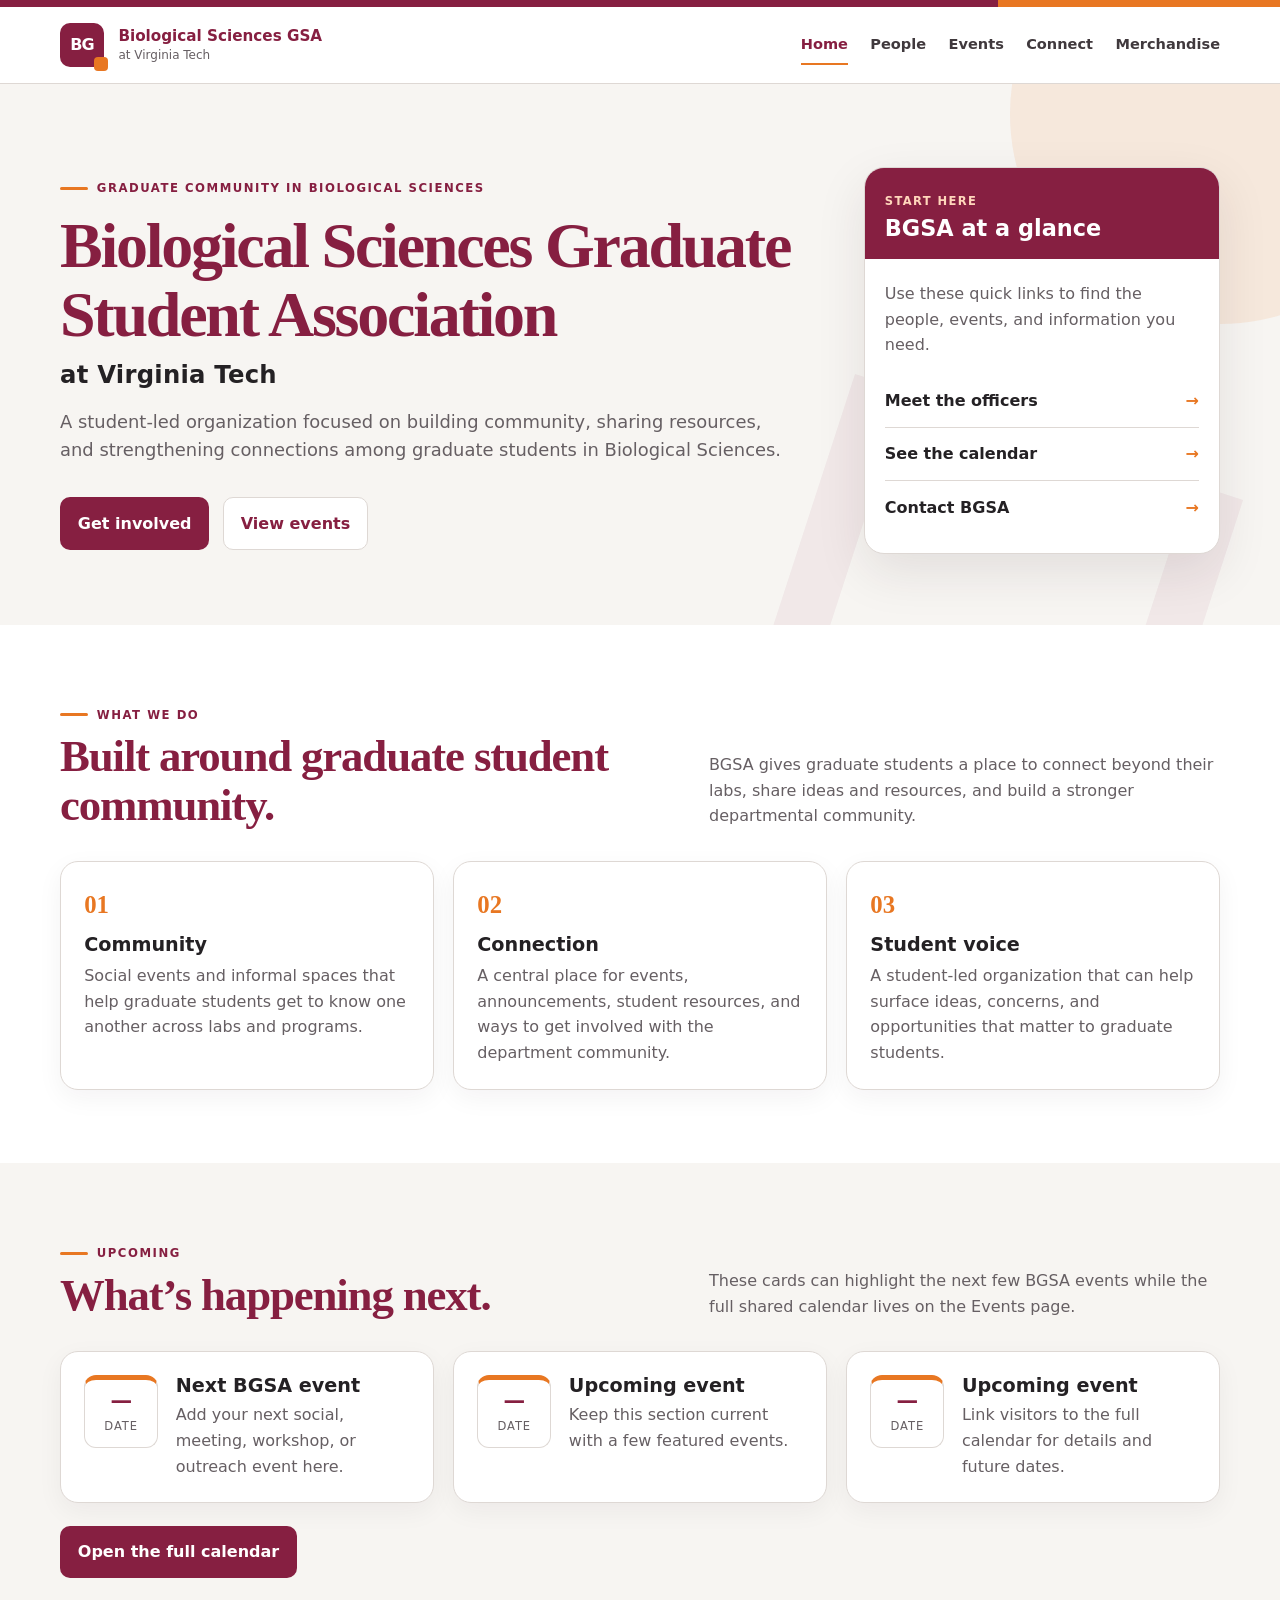
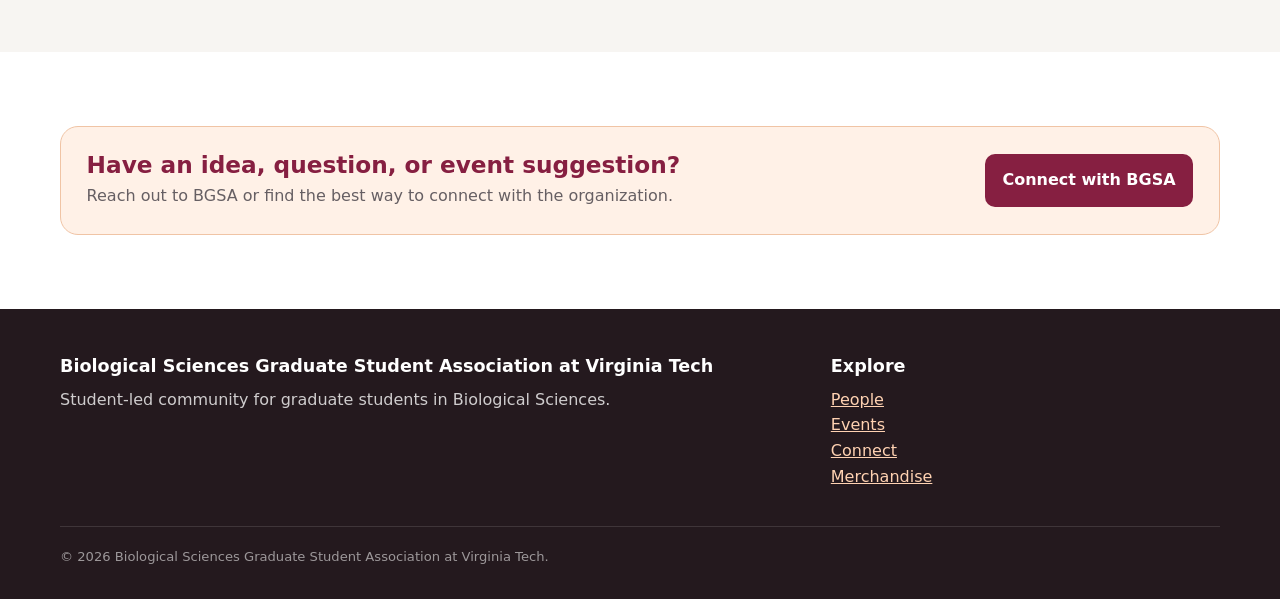
==== index.html @ 7322f7ae "Initial BGSA website" ====
<!doctype html>
<html lang="en"><head><meta charset="utf-8"><meta name="viewport" content="width=device-width,initial-scale=1"><meta name="description" content="Biological Sciences Graduate Student Association at Virginia Tech"><title>Biological Sciences Graduate Student Association at Virginia Tech</title><link rel="stylesheet" href="styles.css"></head>
<body><a class="skip-link" href="#main">Skip to content</a><div class="topline"></div>
<header class="site-header"><div class="container nav"><a class="brand" href="index.html"><div class="brand-badge">BG</div><div class="brand-copy"><strong>Biological Sciences GSA</strong><span>at Virginia Tech</span></div></a><button class="nav-toggle" aria-expanded="false" aria-controls="site-nav">Menu</button><nav class="nav-links" id="site-nav"><a href="index.html" aria-current="page">Home</a><a href="people.html">People</a><a href="events.html">Events</a><a href="connect.html">Connect</a><a href="merch.html">Merchandise</a></nav></div></header>
<main id="main">
<section class="hero"><div class="container hero-grid"><div><div class="kicker">Graduate community in Biological Sciences</div><h1>Biological Sciences Graduate Student Association <span>at Virginia Tech</span></h1><p class="hero-copy">A student-led organization focused on building community, sharing resources, and strengthening connections among graduate students in Biological Sciences.</p><div class="hero-actions"><a class="button primary" href="connect.html">Get involved</a><a class="button secondary" href="events.html">View events</a></div></div><aside class="hero-panel"><div class="hero-panel-top"><span>Start here</span><h2>BGSA at a glance</h2></div><div class="hero-panel-body"><p>Use these quick links to find the people, events, and information you need.</p><a class="quick-link" href="people.html"><span>Meet the officers</span><span>→</span></a><a class="quick-link" href="events.html"><span>See the calendar</span><span>→</span></a><a class="quick-link" href="connect.html"><span>Contact BGSA</span><span>→</span></a></div></aside></div></section>
<section class="section white"><div class="container"><div class="section-head"><div><div class="kicker">What we do</div><h2>Built around graduate student community.</h2></div><p>BGSA gives graduate students a place to connect beyond their labs, share ideas and resources, and build a stronger departmental community.</p></div><div class="grid-3"><article class="card"><div class="card-number">01</div><h3>Community</h3><p>Social events and informal spaces that help graduate students get to know one another across labs and programs.</p></article><article class="card"><div class="card-number">02</div><h3>Connection</h3><p>A central place for events, announcements, student resources, and ways to get involved with the department community.</p></article><article class="card"><div class="card-number">03</div><h3>Student voice</h3><p>A student-led organization that can help surface ideas, concerns, and opportunities that matter to graduate students.</p></article></div></div></section>
<section class="section"><div class="container"><div class="section-head"><div><div class="kicker">Upcoming</div><h2>What’s happening next.</h2></div><p>These cards can highlight the next few BGSA events while the full shared calendar lives on the Events page.</p></div><div class="grid-3"><article class="card event-card"><div class="date-box"><strong>—</strong><span>Date</span></div><div><h3>Next BGSA event</h3><p>Add your next social, meeting, workshop, or outreach event here.</p></div></article><article class="card event-card"><div class="date-box"><strong>—</strong><span>Date</span></div><div><h3>Upcoming event</h3><p>Keep this section current with a few featured events.</p></div></article><article class="card event-card"><div class="date-box"><strong>—</strong><span>Date</span></div><div><h3>Upcoming event</h3><p>Link visitors to the full calendar for details and future dates.</p></div></article></div><div style="margin-top:1.4rem"><a class="button primary" href="events.html">Open the full calendar</a></div></div></section>
<section class="section white"><div class="container"><div class="callout"><div><h3>Have an idea, question, or event suggestion?</h3><p>Reach out to BGSA or find the best way to connect with the organization.</p></div><a class="button primary" href="connect.html">Connect with BGSA</a></div></div></section>
</main>
<footer class="site-footer"><div class="container"><div class="footer-grid"><div><h2>Biological Sciences Graduate Student Association at Virginia Tech</h2><p>Student-led community for graduate students in Biological Sciences.</p></div><div><h2>Explore</h2><p><a href="people.html">People</a><br><a href="events.html">Events</a><br><a href="connect.html">Connect</a><br><a href="merch.html">Merchandise</a></p></div></div><div class="fine-print">© <span data-year></span> Biological Sciences Graduate Student Association at Virginia Tech.</div></div></footer><script src="script.js"></script></body></html>
---- styles.css ----
:root{
  --maroon:#861F41;
  --maroon-dark:#5B1730;
  --orange:#E87722;
  --orange-soft:#FFF1E7;
  --cream:#F7F5F2;
  --white:#FFFFFF;
  --ink:#242124;
  --muted:#665F63;
  --line:#DED8D4;
  --shadow:0 18px 50px rgba(45,29,36,.10);
  --max:1160px;
  --radius:18px;
}
*{box-sizing:border-box}
html{scroll-behavior:smooth}
body{margin:0;font-family:Inter,ui-sans-serif,system-ui,-apple-system,BlinkMacSystemFont,"Segoe UI",sans-serif;color:var(--ink);background:var(--cream);line-height:1.6}
a{color:inherit} img{max-width:100%;display:block}.container{width:min(92%,var(--max));margin:0 auto}
.skip-link{position:absolute;left:-9999px;top:0;background:#fff;padding:.75rem 1rem;z-index:999}.skip-link:focus{left:1rem;top:1rem}
.topline{height:7px;background:linear-gradient(90deg,var(--maroon) 0 78%,var(--orange) 78% 100%)}
.site-header{position:sticky;top:0;z-index:100;background:rgba(255,255,255,.97);backdrop-filter:blur(10px);border-bottom:1px solid var(--line)}
.nav{min-height:76px;display:flex;align-items:center;justify-content:space-between;gap:2rem}.brand{text-decoration:none;display:flex;align-items:center;gap:.9rem}.brand-badge{width:44px;height:44px;border-radius:10px;background:var(--maroon);color:#fff;display:grid;place-items:center;font-weight:900;letter-spacing:-.05em;position:relative}.brand-badge:after{content:"";position:absolute;right:-4px;bottom:-4px;width:14px;height:14px;background:var(--orange);border-radius:4px}.brand-copy{line-height:1.08}.brand-copy strong{display:block;color:var(--maroon);font-size:.95rem}.brand-copy span{display:block;color:var(--muted);font-size:.75rem;margin-top:.28rem}.nav-links{display:flex;gap:1.4rem;align-items:center}.nav-links a{text-decoration:none;font-size:.91rem;font-weight:750;color:#40393d;padding:.45rem 0;border-bottom:2px solid transparent}.nav-links a:hover,.nav-links a[aria-current="page"]{color:var(--maroon);border-color:var(--orange)}.nav-toggle{display:none;border:0;background:var(--maroon);color:#fff;border-radius:10px;padding:.65rem .8rem;font-weight:800}
.hero{background:var(--cream);padding:5.2rem 0 4.4rem;overflow:hidden;position:relative}.hero:before{content:"";position:absolute;width:420px;height:420px;border-radius:50%;right:-150px;top:-180px;background:rgba(232,119,34,.10)}.hero:after{content:"";position:absolute;width:300px;height:300px;border:54px solid rgba(134,31,65,.06);right:7%;bottom:-210px;transform:rotate(18deg)}.hero-grid{display:grid;grid-template-columns:1.35fr .65fr;gap:4rem;align-items:center;position:relative;z-index:1}.kicker{display:inline-flex;align-items:center;gap:.55rem;text-transform:uppercase;letter-spacing:.13em;font-weight:850;font-size:.73rem;color:var(--maroon)}.kicker:before{content:"";width:28px;height:3px;background:var(--orange);border-radius:9px}h1,h2,h3{line-height:1.08;margin-top:0}h1{font-family:Georgia,"Times New Roman",serif;font-size:clamp(2.7rem,5vw,4.8rem);font-weight:700;letter-spacing:-.035em;margin:.8rem 0 1.2rem;color:var(--maroon)}h1 span{display:block;color:var(--ink);font-family:Inter,ui-sans-serif,system-ui,sans-serif;font-size:.38em;letter-spacing:.01em;margin-top:.85rem;font-weight:760}.hero-copy{font-size:1.12rem;max-width:760px;color:var(--muted);margin:0}.hero-actions{display:flex;gap:.85rem;flex-wrap:wrap;margin-top:2rem}.button{display:inline-flex;align-items:center;justify-content:center;text-decoration:none;font-weight:800;border-radius:10px;padding:.78rem 1.05rem;border:1px solid transparent;transition:transform .15s ease,box-shadow .15s ease}.button:hover{transform:translateY(-1px);box-shadow:0 10px 22px rgba(45,29,36,.10)}.button.primary{background:var(--maroon);color:#fff}.button.secondary{background:#fff;color:var(--maroon);border-color:var(--line)}.button.orange{background:var(--orange);color:#24140a}.hero-panel{background:#fff;border:1px solid var(--line);border-radius:20px;box-shadow:var(--shadow);overflow:hidden}.hero-panel-top{background:var(--maroon);padding:1.15rem 1.25rem;color:#fff}.hero-panel-top span{font-size:.72rem;text-transform:uppercase;letter-spacing:.12em;font-weight:850;color:#ffd6bb}.hero-panel-top h2{font-size:1.4rem;margin:.25rem 0 0}.hero-panel-body{padding:1.2rem 1.25rem}.hero-panel-body p{margin:.2rem 0 1rem;color:var(--muted)}.quick-link{display:flex;justify-content:space-between;align-items:center;padding:.85rem 0;border-top:1px solid var(--line);font-weight:750;text-decoration:none}.quick-link:first-of-type{border-top:0}.quick-link span:last-child{color:var(--orange)}
.section{padding:4.6rem 0}.section.white{background:#fff}.section.maroon{background:var(--maroon);color:#fff}.section-head{display:grid;grid-template-columns:1fr .85fr;gap:3rem;align-items:end;margin-bottom:2rem}.section-head h2{font-family:Georgia,"Times New Roman",serif;font-size:clamp(2rem,3.5vw,3rem);color:var(--maroon);letter-spacing:-.025em;margin:.5rem 0 0}.section-head p{margin:0;color:var(--muted)}.section.maroon .section-head h2,.section.maroon .section-head p{color:#fff}.section.maroon .section-head p{opacity:.8}.grid-3{display:grid;grid-template-columns:repeat(3,1fr);gap:1.2rem}.grid-2{display:grid;grid-template-columns:repeat(2,1fr);gap:1.2rem}.card{background:#fff;border:1px solid var(--line);border-radius:var(--radius);padding:1.45rem;box-shadow:0 8px 26px rgba(45,29,36,.05)}.card-number{font-family:Georgia,serif;color:var(--orange);font-size:1.55rem;font-weight:700}.card h3{font-size:1.2rem;margin:.65rem 0 .45rem}.card p{margin:0;color:var(--muted)}.event-card{display:grid;grid-template-columns:74px 1fr;gap:1.1rem;align-items:start}.date-box{border:1px solid var(--line);border-top:5px solid var(--orange);border-radius:12px;text-align:center;padding:.6rem .4rem;background:#fff}.date-box strong{display:block;color:var(--maroon);font-size:1.35rem;line-height:1}.date-box span{font-size:.72rem;text-transform:uppercase;letter-spacing:.08em;color:var(--muted)}.event-card h3{margin:.05rem 0 .35rem}.event-card p{margin:0;color:var(--muted)}.callout{background:var(--orange-soft);border:1px solid #F0C4A5;border-radius:18px;padding:1.6rem;display:flex;justify-content:space-between;gap:2rem;align-items:center}.callout h3{margin:0 0 .35rem;color:var(--maroon);font-size:1.45rem}.callout p{margin:0;color:var(--muted)}
.page-hero{padding:3.7rem 0;background:var(--maroon);color:#fff;border-bottom:7px solid var(--orange)}.page-hero .kicker{color:#ffd8bf}.page-hero h1{color:#fff;font-size:clamp(2.5rem,4vw,4rem);margin:.65rem 0 .8rem}.page-hero p{max-width:760px;margin:0;color:rgba(255,255,255,.82);font-size:1.05rem}.profile-grid{display:grid;grid-template-columns:repeat(3,1fr);gap:1.2rem}.profile-card{background:#fff;border:1px solid var(--line);border-radius:18px;overflow:hidden}.profile-photo{aspect-ratio:4/3;background:linear-gradient(135deg,#EFE8EB,#FFF0E4);display:grid;place-items:center;padding:1rem;text-align:center;color:var(--maroon);font-weight:800}.profile-body{padding:1.25rem}.profile-role{font-size:.7rem;text-transform:uppercase;letter-spacing:.1em;font-weight:850;color:var(--orange)}.profile-body h3{margin:.35rem 0}.profile-body p{margin:0;color:var(--muted)}.calendar-shell{background:#fff;border:1px solid var(--line);border-radius:18px;overflow:hidden;box-shadow:var(--shadow)}.calendar-placeholder{min-height:390px;display:grid;place-items:center;text-align:center;padding:2rem;background:linear-gradient(#fff,#fbfaf9)}.calendar-placeholder strong{display:block;color:var(--maroon);font-size:1.3rem;margin-bottom:.35rem}.merch-grid{display:grid;grid-template-columns:repeat(3,1fr);gap:1.2rem}.merch-card{background:#fff;border:1px solid var(--line);border-radius:18px;overflow:hidden}.merch-image{aspect-ratio:1;background:linear-gradient(145deg,#F1EAED,#FFF0E4);display:grid;place-items:center;color:var(--maroon);font-weight:850}.merch-body{padding:1.2rem}.price{font-weight:900;color:var(--maroon);font-size:1.1rem}.contact-list{display:grid;gap:.75rem}.contact-item{background:#fff;border:1px solid var(--line);border-radius:12px;padding:1rem}.contact-item strong{display:block;color:var(--maroon);margin-bottom:.2rem}.qr-placeholder{min-height:280px;background:#fff;border:2px dashed #C9BFC3;border-radius:16px;display:grid;place-items:center;text-align:center;padding:2rem}.notice{background:var(--orange-soft);border-left:5px solid var(--orange);padding:1rem 1.1rem;border-radius:0 12px 12px 0}.notice strong{color:var(--maroon)}
.site-footer{background:#24191e;color:rgba(255,255,255,.78);padding:3rem 0 2rem}.footer-grid{display:grid;grid-template-columns:1.3fr .7fr;gap:3rem}.site-footer h2{font-size:1.1rem;color:#fff;margin-bottom:.7rem}.site-footer p{margin:.3rem 0}.site-footer a{color:#ffd2b2}.fine-print{margin-top:2rem;padding-top:1.2rem;border-top:1px solid rgba(255,255,255,.12);font-size:.82rem;color:rgba(255,255,255,.55)}
@media(max-width:900px){.hero-grid,.section-head{grid-template-columns:1fr}.hero-grid{gap:2rem}.grid-3,.profile-grid,.merch-grid{grid-template-columns:1fr 1fr}.nav-toggle{display:block}.nav-links{display:none;position:absolute;top:76px;left:4%;right:4%;background:#fff;border:1px solid var(--line);border-radius:14px;padding:1rem;box-shadow:var(--shadow);flex-direction:column;align-items:stretch}.nav-links.open{display:flex}}
@media(max-width:650px){.brand-copy span{display:none}.hero{padding:4rem 0 3.5rem}.grid-3,.grid-2,.profile-grid,.merch-grid,.footer-grid{grid-template-columns:1fr}.callout{align-items:flex-start;flex-direction:column}.section{padding:3.6rem 0}.event-card{grid-template-columns:64px 1fr}}
/* Compatibility styles for inner pages */
.eyebrow{display:inline-flex;align-items:center;gap:.55rem;text-transform:uppercase;letter-spacing:.13em;font-weight:850;font-size:.73rem;color:#ffd8bf}.eyebrow:before{content:"";width:28px;height:3px;background:var(--orange);border-radius:9px}.button.maroon{background:var(--maroon);color:#fff}.button.light{background:#fff;color:var(--maroon)}.profile-card,.merch-card{padding:0}
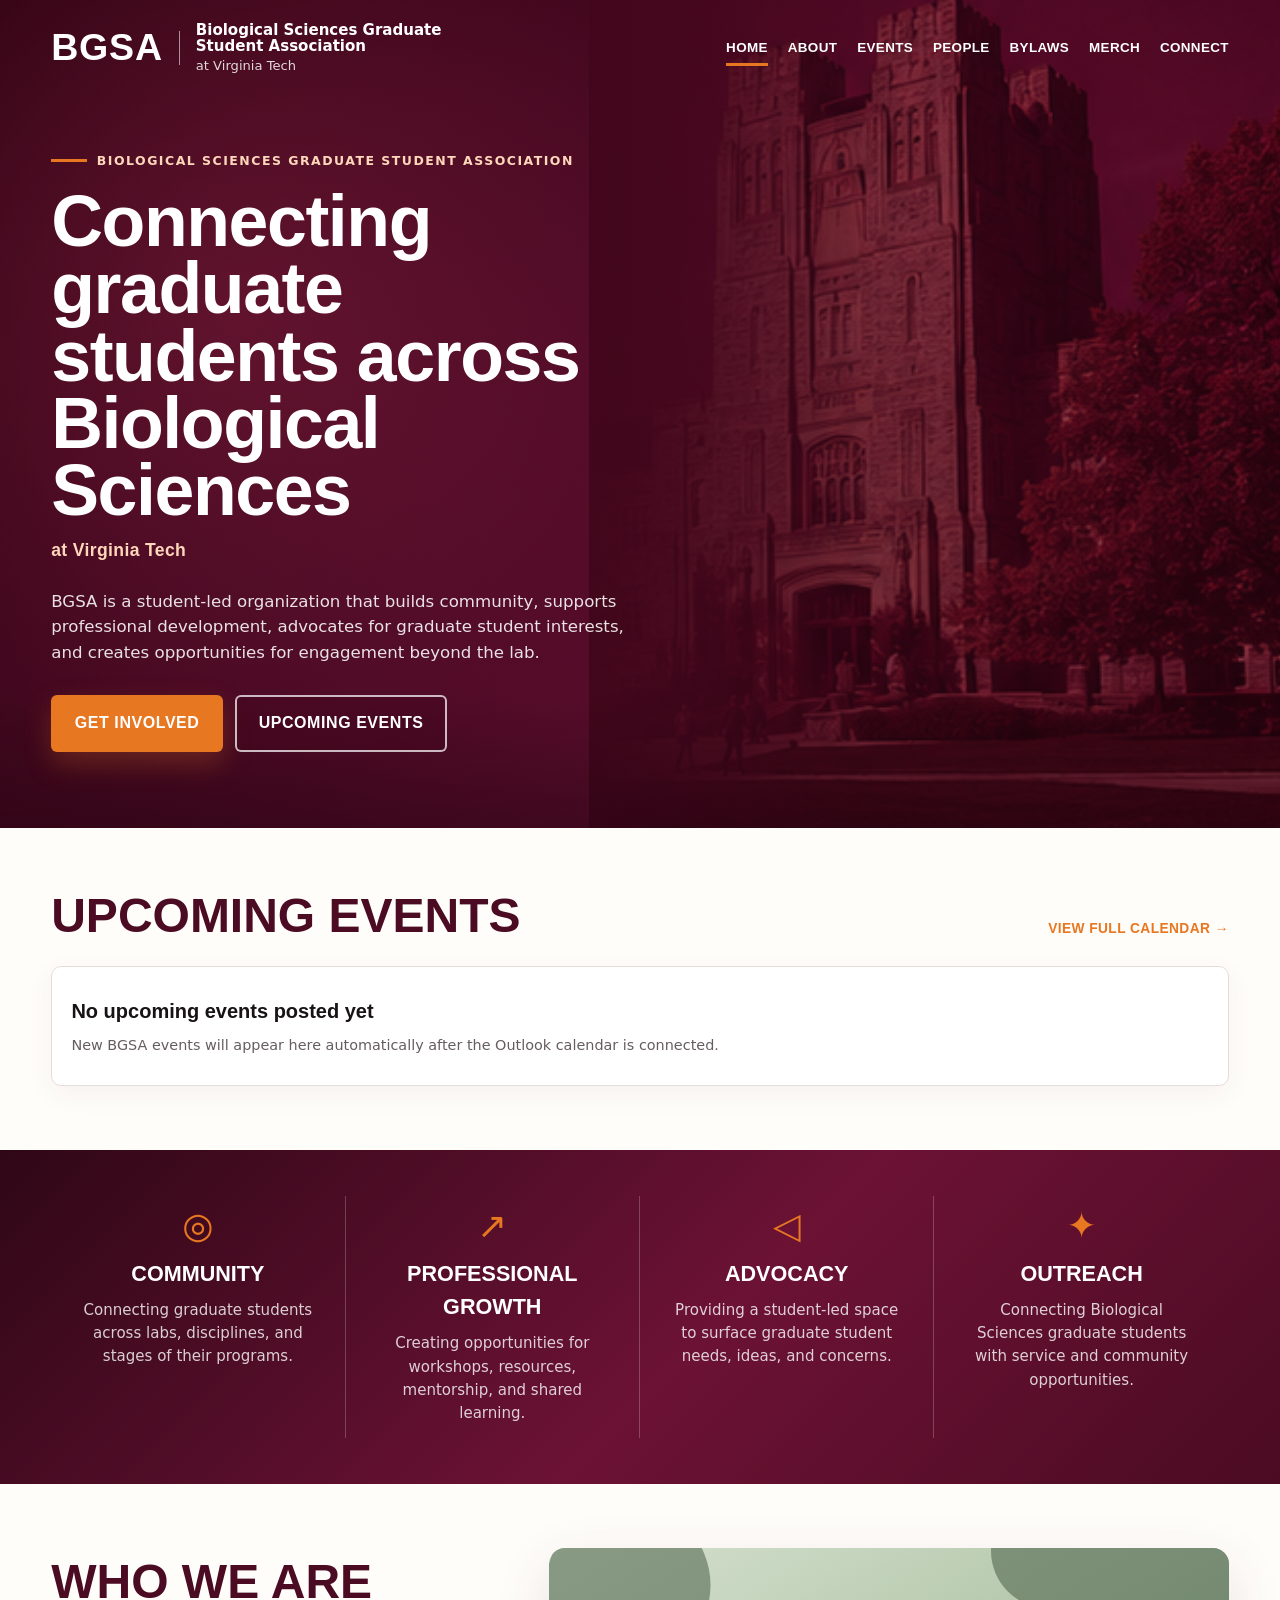
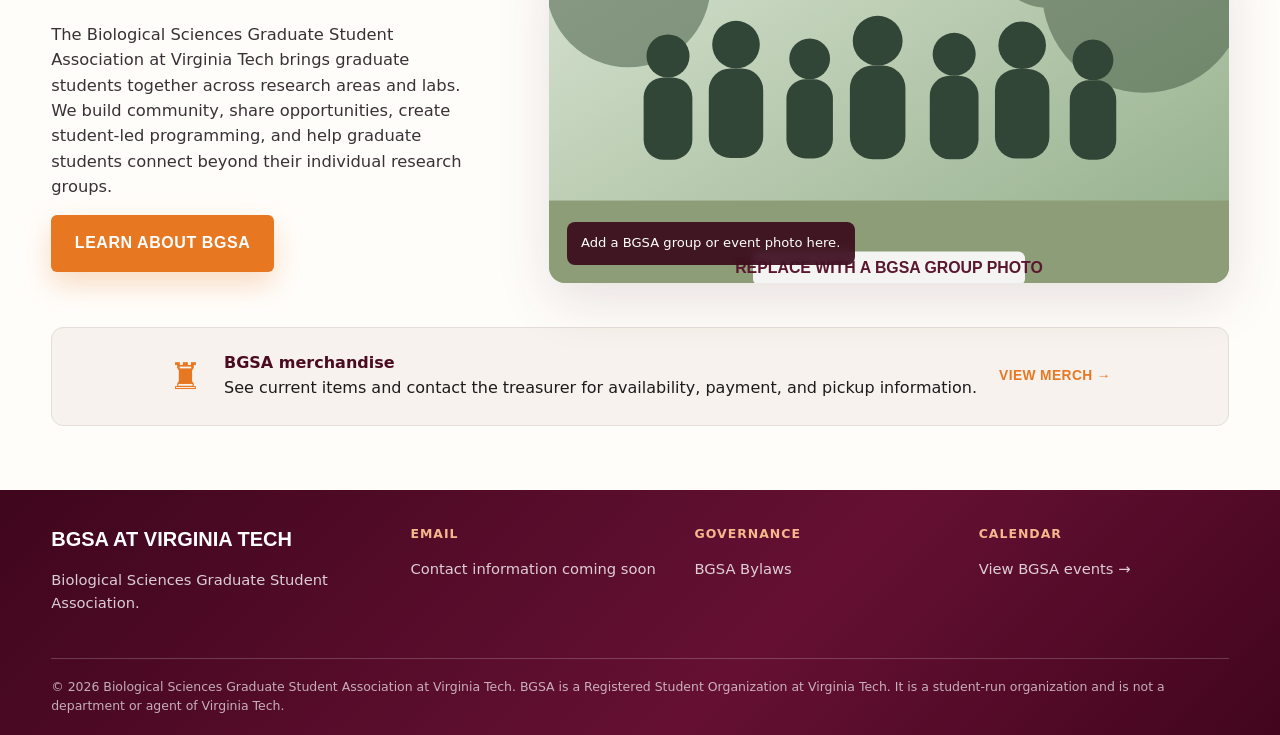
==== commit 5fe8b55e: "Revamp" ====
--- a/index.html
+++ b/index.html
@@ -1,11 +1,72 @@
 <!doctype html>
-<html lang="en"><head><meta charset="utf-8"><meta name="viewport" content="width=device-width,initial-scale=1"><meta name="description" content="Biological Sciences Graduate Student Association at Virginia Tech"><title>Biological Sciences Graduate Student Association at Virginia Tech</title><link rel="stylesheet" href="styles.css"></head>
-<body><a class="skip-link" href="#main">Skip to content</a><div class="topline"></div>
-<header class="site-header"><div class="container nav"><a class="brand" href="index.html"><div class="brand-badge">BG</div><div class="brand-copy"><strong>Biological Sciences GSA</strong><span>at Virginia Tech</span></div></a><button class="nav-toggle" aria-expanded="false" aria-controls="site-nav">Menu</button><nav class="nav-links" id="site-nav"><a href="index.html" aria-current="page">Home</a><a href="people.html">People</a><a href="events.html">Events</a><a href="connect.html">Connect</a><a href="merch.html">Merchandise</a></nav></div></header>
+<html lang="en">
+<head>
+  <meta charset="utf-8">
+  <meta name="viewport" content="width=device-width, initial-scale=1">
+  <meta name="description" content="Biological Sciences Graduate Student Association at Virginia Tech — community, events, professional growth, advocacy, and outreach for graduate students in Biological Sciences.">
+  <title>BGSA | Biological Sciences Graduate Student Association at Virginia Tech</title>
+  <link rel="stylesheet" href="styles.css">
+</head>
+<body>
+<a class="skip-link" href="#main">Skip to content</a>
+<header class="site-header">
+  <div class="container nav">
+    <a class="brand" href="index.html" aria-label="BGSA home">
+      <div class="brand-mark">BGSA</div>
+      <div class="brand-copy"><strong>Biological Sciences Graduate Student Association</strong><span>at Virginia Tech</span></div>
+    </a>
+    <button class="nav-toggle" aria-expanded="false" aria-controls="site-nav">Menu</button>
+    <nav class="nav-links" id="site-nav" aria-label="Primary navigation">
+      <a href="index.html" aria-current="page">Home</a><a href="about.html">About</a><a href="events.html">Events</a><a href="people.html">People</a><a href="bylaws.html">Bylaws</a><a href="merch.html">Merch</a><a href="connect.html">Connect</a>
+    </nav>
+  </div>
+</header>
 <main id="main">
-<section class="hero"><div class="container hero-grid"><div><div class="kicker">Graduate community in Biological Sciences</div><h1>Biological Sciences Graduate Student Association <span>at Virginia Tech</span></h1><p class="hero-copy">A student-led organization focused on building community, sharing resources, and strengthening connections among graduate students in Biological Sciences.</p><div class="hero-actions"><a class="button primary" href="connect.html">Get involved</a><a class="button secondary" href="events.html">View events</a></div></div><aside class="hero-panel"><div class="hero-panel-top"><span>Start here</span><h2>BGSA at a glance</h2></div><div class="hero-panel-body"><p>Use these quick links to find the people, events, and information you need.</p><a class="quick-link" href="people.html"><span>Meet the officers</span><span>→</span></a><a class="quick-link" href="events.html"><span>See the calendar</span><span>→</span></a><a class="quick-link" href="connect.html"><span>Contact BGSA</span><span>→</span></a></div></aside></div></section>
-<section class="section white"><div class="container"><div class="section-head"><div><div class="kicker">What we do</div><h2>Built around graduate student community.</h2></div><p>BGSA gives graduate students a place to connect beyond their labs, share ideas and resources, and build a stronger departmental community.</p></div><div class="grid-3"><article class="card"><div class="card-number">01</div><h3>Community</h3><p>Social events and informal spaces that help graduate students get to know one another across labs and programs.</p></article><article class="card"><div class="card-number">02</div><h3>Connection</h3><p>A central place for events, announcements, student resources, and ways to get involved with the department community.</p></article><article class="card"><div class="card-number">03</div><h3>Student voice</h3><p>A student-led organization that can help surface ideas, concerns, and opportunities that matter to graduate students.</p></article></div></div></section>
-<section class="section"><div class="container"><div class="section-head"><div><div class="kicker">Upcoming</div><h2>What’s happening next.</h2></div><p>These cards can highlight the next few BGSA events while the full shared calendar lives on the Events page.</p></div><div class="grid-3"><article class="card event-card"><div class="date-box"><strong>—</strong><span>Date</span></div><div><h3>Next BGSA event</h3><p>Add your next social, meeting, workshop, or outreach event here.</p></div></article><article class="card event-card"><div class="date-box"><strong>—</strong><span>Date</span></div><div><h3>Upcoming event</h3><p>Keep this section current with a few featured events.</p></div></article><article class="card event-card"><div class="date-box"><strong>—</strong><span>Date</span></div><div><h3>Upcoming event</h3><p>Link visitors to the full calendar for details and future dates.</p></div></article></div><div style="margin-top:1.4rem"><a class="button primary" href="events.html">Open the full calendar</a></div></div></section>
-<section class="section white"><div class="container"><div class="callout"><div><h3>Have an idea, question, or event suggestion?</h3><p>Reach out to BGSA or find the best way to connect with the organization.</p></div><a class="button primary" href="connect.html">Connect with BGSA</a></div></div></section>
+  <section class="hero">
+    <div class="hero-media" role="img" aria-label="Burruss Hall on the Virginia Tech campus"></div>
+    <div class="container"><div class="hero-content">
+      <div class="eyebrow" data-site-text="homepage.eyebrow">Biological Sciences Graduate Student Association</div>
+      <h1 class="display" data-site-text="homepage.headline">Connecting graduate students across Biological Sciences</h1>
+      <p class="hero-kicker" data-site-text="homepage.kicker">at Virginia Tech</p>
+      <p class="hero-copy" data-site-text="homepage.intro"></p>
+      <div class="hero-actions"><a class="button orange" href="connect.html">Get involved</a><a class="button ghost" href="events.html">Upcoming events</a></div>
+    </div></div>
+  </section>
+
+  <section class="section white" aria-labelledby="upcoming-heading">
+    <div class="container">
+      <div class="section-title-row"><h2 id="upcoming-heading">Upcoming events</h2><a class="text-link" href="events.html">View full calendar →</a></div>
+      <div class="events-grid" id="upcoming-events" aria-live="polite">
+        <article class="event-card event-card-status"><div class="event-info"><h3>Loading upcoming events…</h3><div class="event-meta"><span>Events are synchronized automatically from the BGSA Outlook calendar.</span></div></div></article>
+      </div>
+    </div>
+  </section>
+
+  <section class="pillars" aria-label="BGSA focus areas">
+    <div class="container pillars-grid" id="focus-areas"></div>
+  </section>
+
+  <section class="section white">
+    <div class="container">
+      <div class="split">
+        <div class="split-copy"><h2>Who we are</h2><p data-site-text="homepage.whoWeAre"></p><a class="button orange" href="about.html">Learn about BGSA</a></div>
+        <div class="photo-frame"><img id="homepage-group-photo" src="assets/group-placeholder.svg" alt="BGSA graduate students"><div class="photo-caption" id="homepage-group-caption"></div></div>
+      </div>
+      <div class="merch-strip"><div class="icon">♜</div><div><strong>BGSA merchandise</strong><span data-site-text="homepage.merchandiseBlurb"></span></div><a class="text-link" href="merch.html">View merch →</a></div>
+    </div>
+  </section>
 </main>
-<footer class="site-footer"><div class="container"><div class="footer-grid"><div><h2>Biological Sciences Graduate Student Association at Virginia Tech</h2><p>Student-led community for graduate students in Biological Sciences.</p></div><div><h2>Explore</h2><p><a href="people.html">People</a><br><a href="events.html">Events</a><br><a href="connect.html">Connect</a><br><a href="merch.html">Merchandise</a></p></div></div><div class="fine-print">© <span data-year></span> Biological Sciences Graduate Student Association at Virginia Tech.</div></div></footer><script src="script.js"></script></body></html>
+<footer class="site-footer">
+  <div class="container">
+    <div class="footer-grid">
+      <div><div class="footer-title">BGSA at Virginia Tech</div><p>Biological Sciences Graduate Student Association.</p></div>
+      <div><div class="footer-label">Email</div><p><a data-org-email>Contact information coming soon</a></p></div>
+      <div><div class="footer-label">Governance</div><p><a href="bylaws.html">BGSA Bylaws</a></p></div>
+      <div><div class="footer-label">Calendar</div><p><a href="events.html">View BGSA events →</a></p></div>
+    </div>
+    <div class="disclaimer">© <span data-year></span> Biological Sciences Graduate Student Association at Virginia Tech. <span data-org-disclaimer></span></div>
+  </div>
+</footer>
+<script src="site-config.js"></script>
+<script src="script.js"></script>
+</body></html>
--- a/styles.css
+++ b/styles.css
@@ -1,30 +1,258 @@
 :root{
   --maroon:#861F41;
-  --maroon-dark:#5B1730;
+  --maroon-deep:#4b0b22;
+  --maroon-dark:#2f0716;
   --orange:#E87722;
-  --orange-soft:#FFF1E7;
-  --cream:#F7F5F2;
-  --white:#FFFFFF;
-  --ink:#242124;
-  --muted:#665F63;
-  --line:#DED8D4;
-  --shadow:0 18px 50px rgba(45,29,36,.10);
-  --max:1160px;
-  --radius:18px;
+  --orange-bright:#ff7a12;
+  --cream:#f8f5f1;
+  --paper:#fffdfa;
+  --white:#ffffff;
+  --ink:#1e1b1d;
+  --muted:#665d61;
+  --line:#e5ddd8;
+  --shadow:0 18px 55px rgba(65,22,39,.12);
+  --radius:16px;
+  --max:1180px;
 }
 *{box-sizing:border-box}
 html{scroll-behavior:smooth}
-body{margin:0;font-family:Inter,ui-sans-serif,system-ui,-apple-system,BlinkMacSystemFont,"Segoe UI",sans-serif;color:var(--ink);background:var(--cream);line-height:1.6}
-a{color:inherit} img{max-width:100%;display:block}.container{width:min(92%,var(--max));margin:0 auto}
-.skip-link{position:absolute;left:-9999px;top:0;background:#fff;padding:.75rem 1rem;z-index:999}.skip-link:focus{left:1rem;top:1rem}
-.topline{height:7px;background:linear-gradient(90deg,var(--maroon) 0 78%,var(--orange) 78% 100%)}
-.site-header{position:sticky;top:0;z-index:100;background:rgba(255,255,255,.97);backdrop-filter:blur(10px);border-bottom:1px solid var(--line)}
-.nav{min-height:76px;display:flex;align-items:center;justify-content:space-between;gap:2rem}.brand{text-decoration:none;display:flex;align-items:center;gap:.9rem}.brand-badge{width:44px;height:44px;border-radius:10px;background:var(--maroon);color:#fff;display:grid;place-items:center;font-weight:900;letter-spacing:-.05em;position:relative}.brand-badge:after{content:"";position:absolute;right:-4px;bottom:-4px;width:14px;height:14px;background:var(--orange);border-radius:4px}.brand-copy{line-height:1.08}.brand-copy strong{display:block;color:var(--maroon);font-size:.95rem}.brand-copy span{display:block;color:var(--muted);font-size:.75rem;margin-top:.28rem}.nav-links{display:flex;gap:1.4rem;align-items:center}.nav-links a{text-decoration:none;font-size:.91rem;font-weight:750;color:#40393d;padding:.45rem 0;border-bottom:2px solid transparent}.nav-links a:hover,.nav-links a[aria-current="page"]{color:var(--maroon);border-color:var(--orange)}.nav-toggle{display:none;border:0;background:var(--maroon);color:#fff;border-radius:10px;padding:.65rem .8rem;font-weight:800}
-.hero{background:var(--cream);padding:5.2rem 0 4.4rem;overflow:hidden;position:relative}.hero:before{content:"";position:absolute;width:420px;height:420px;border-radius:50%;right:-150px;top:-180px;background:rgba(232,119,34,.10)}.hero:after{content:"";position:absolute;width:300px;height:300px;border:54px solid rgba(134,31,65,.06);right:7%;bottom:-210px;transform:rotate(18deg)}.hero-grid{display:grid;grid-template-columns:1.35fr .65fr;gap:4rem;align-items:center;position:relative;z-index:1}.kicker{display:inline-flex;align-items:center;gap:.55rem;text-transform:uppercase;letter-spacing:.13em;font-weight:850;font-size:.73rem;color:var(--maroon)}.kicker:before{content:"";width:28px;height:3px;background:var(--orange);border-radius:9px}h1,h2,h3{line-height:1.08;margin-top:0}h1{font-family:Georgia,"Times New Roman",serif;font-size:clamp(2.7rem,5vw,4.8rem);font-weight:700;letter-spacing:-.035em;margin:.8rem 0 1.2rem;color:var(--maroon)}h1 span{display:block;color:var(--ink);font-family:Inter,ui-sans-serif,system-ui,sans-serif;font-size:.38em;letter-spacing:.01em;margin-top:.85rem;font-weight:760}.hero-copy{font-size:1.12rem;max-width:760px;color:var(--muted);margin:0}.hero-actions{display:flex;gap:.85rem;flex-wrap:wrap;margin-top:2rem}.button{display:inline-flex;align-items:center;justify-content:center;text-decoration:none;font-weight:800;border-radius:10px;padding:.78rem 1.05rem;border:1px solid transparent;transition:transform .15s ease,box-shadow .15s ease}.button:hover{transform:translateY(-1px);box-shadow:0 10px 22px rgba(45,29,36,.10)}.button.primary{background:var(--maroon);color:#fff}.button.secondary{background:#fff;color:var(--maroon);border-color:var(--line)}.button.orange{background:var(--orange);color:#24140a}.hero-panel{background:#fff;border:1px solid var(--line);border-radius:20px;box-shadow:var(--shadow);overflow:hidden}.hero-panel-top{background:var(--maroon);padding:1.15rem 1.25rem;color:#fff}.hero-panel-top span{font-size:.72rem;text-transform:uppercase;letter-spacing:.12em;font-weight:850;color:#ffd6bb}.hero-panel-top h2{font-size:1.4rem;margin:.25rem 0 0}.hero-panel-body{padding:1.2rem 1.25rem}.hero-panel-body p{margin:.2rem 0 1rem;color:var(--muted)}.quick-link{display:flex;justify-content:space-between;align-items:center;padding:.85rem 0;border-top:1px solid var(--line);font-weight:750;text-decoration:none}.quick-link:first-of-type{border-top:0}.quick-link span:last-child{color:var(--orange)}
-.section{padding:4.6rem 0}.section.white{background:#fff}.section.maroon{background:var(--maroon);color:#fff}.section-head{display:grid;grid-template-columns:1fr .85fr;gap:3rem;align-items:end;margin-bottom:2rem}.section-head h2{font-family:Georgia,"Times New Roman",serif;font-size:clamp(2rem,3.5vw,3rem);color:var(--maroon);letter-spacing:-.025em;margin:.5rem 0 0}.section-head p{margin:0;color:var(--muted)}.section.maroon .section-head h2,.section.maroon .section-head p{color:#fff}.section.maroon .section-head p{opacity:.8}.grid-3{display:grid;grid-template-columns:repeat(3,1fr);gap:1.2rem}.grid-2{display:grid;grid-template-columns:repeat(2,1fr);gap:1.2rem}.card{background:#fff;border:1px solid var(--line);border-radius:var(--radius);padding:1.45rem;box-shadow:0 8px 26px rgba(45,29,36,.05)}.card-number{font-family:Georgia,serif;color:var(--orange);font-size:1.55rem;font-weight:700}.card h3{font-size:1.2rem;margin:.65rem 0 .45rem}.card p{margin:0;color:var(--muted)}.event-card{display:grid;grid-template-columns:74px 1fr;gap:1.1rem;align-items:start}.date-box{border:1px solid var(--line);border-top:5px solid var(--orange);border-radius:12px;text-align:center;padding:.6rem .4rem;background:#fff}.date-box strong{display:block;color:var(--maroon);font-size:1.35rem;line-height:1}.date-box span{font-size:.72rem;text-transform:uppercase;letter-spacing:.08em;color:var(--muted)}.event-card h3{margin:.05rem 0 .35rem}.event-card p{margin:0;color:var(--muted)}.callout{background:var(--orange-soft);border:1px solid #F0C4A5;border-radius:18px;padding:1.6rem;display:flex;justify-content:space-between;gap:2rem;align-items:center}.callout h3{margin:0 0 .35rem;color:var(--maroon);font-size:1.45rem}.callout p{margin:0;color:var(--muted)}
-.page-hero{padding:3.7rem 0;background:var(--maroon);color:#fff;border-bottom:7px solid var(--orange)}.page-hero .kicker{color:#ffd8bf}.page-hero h1{color:#fff;font-size:clamp(2.5rem,4vw,4rem);margin:.65rem 0 .8rem}.page-hero p{max-width:760px;margin:0;color:rgba(255,255,255,.82);font-size:1.05rem}.profile-grid{display:grid;grid-template-columns:repeat(3,1fr);gap:1.2rem}.profile-card{background:#fff;border:1px solid var(--line);border-radius:18px;overflow:hidden}.profile-photo{aspect-ratio:4/3;background:linear-gradient(135deg,#EFE8EB,#FFF0E4);display:grid;place-items:center;padding:1rem;text-align:center;color:var(--maroon);font-weight:800}.profile-body{padding:1.25rem}.profile-role{font-size:.7rem;text-transform:uppercase;letter-spacing:.1em;font-weight:850;color:var(--orange)}.profile-body h3{margin:.35rem 0}.profile-body p{margin:0;color:var(--muted)}.calendar-shell{background:#fff;border:1px solid var(--line);border-radius:18px;overflow:hidden;box-shadow:var(--shadow)}.calendar-placeholder{min-height:390px;display:grid;place-items:center;text-align:center;padding:2rem;background:linear-gradient(#fff,#fbfaf9)}.calendar-placeholder strong{display:block;color:var(--maroon);font-size:1.3rem;margin-bottom:.35rem}.merch-grid{display:grid;grid-template-columns:repeat(3,1fr);gap:1.2rem}.merch-card{background:#fff;border:1px solid var(--line);border-radius:18px;overflow:hidden}.merch-image{aspect-ratio:1;background:linear-gradient(145deg,#F1EAED,#FFF0E4);display:grid;place-items:center;color:var(--maroon);font-weight:850}.merch-body{padding:1.2rem}.price{font-weight:900;color:var(--maroon);font-size:1.1rem}.contact-list{display:grid;gap:.75rem}.contact-item{background:#fff;border:1px solid var(--line);border-radius:12px;padding:1rem}.contact-item strong{display:block;color:var(--maroon);margin-bottom:.2rem}.qr-placeholder{min-height:280px;background:#fff;border:2px dashed #C9BFC3;border-radius:16px;display:grid;place-items:center;text-align:center;padding:2rem}.notice{background:var(--orange-soft);border-left:5px solid var(--orange);padding:1rem 1.1rem;border-radius:0 12px 12px 0}.notice strong{color:var(--maroon)}
-.site-footer{background:#24191e;color:rgba(255,255,255,.78);padding:3rem 0 2rem}.footer-grid{display:grid;grid-template-columns:1.3fr .7fr;gap:3rem}.site-footer h2{font-size:1.1rem;color:#fff;margin-bottom:.7rem}.site-footer p{margin:.3rem 0}.site-footer a{color:#ffd2b2}.fine-print{margin-top:2rem;padding-top:1.2rem;border-top:1px solid rgba(255,255,255,.12);font-size:.82rem;color:rgba(255,255,255,.55)}
-@media(max-width:900px){.hero-grid,.section-head{grid-template-columns:1fr}.hero-grid{gap:2rem}.grid-3,.profile-grid,.merch-grid{grid-template-columns:1fr 1fr}.nav-toggle{display:block}.nav-links{display:none;position:absolute;top:76px;left:4%;right:4%;background:#fff;border:1px solid var(--line);border-radius:14px;padding:1rem;box-shadow:var(--shadow);flex-direction:column;align-items:stretch}.nav-links.open{display:flex}}
-@media(max-width:650px){.brand-copy span{display:none}.hero{padding:4rem 0 3.5rem}.grid-3,.grid-2,.profile-grid,.merch-grid,.footer-grid{grid-template-columns:1fr}.callout{align-items:flex-start;flex-direction:column}.section{padding:3.6rem 0}.event-card{grid-template-columns:64px 1fr}}
-/* Compatibility styles for inner pages */
-.eyebrow{display:inline-flex;align-items:center;gap:.55rem;text-transform:uppercase;letter-spacing:.13em;font-weight:850;font-size:.73rem;color:#ffd8bf}.eyebrow:before{content:"";width:28px;height:3px;background:var(--orange);border-radius:9px}.button.maroon{background:var(--maroon);color:#fff}.button.light{background:#fff;color:var(--maroon)}.profile-card,.merch-card{padding:0}
+body{margin:0;background:var(--cream);color:var(--ink);font-family:Inter,ui-sans-serif,system-ui,-apple-system,BlinkMacSystemFont,"Segoe UI",sans-serif;line-height:1.55}
+body.menu-open{overflow:hidden}
+a{color:inherit;text-decoration:none}
+img{max-width:100%;display:block}
+button,input,textarea{font:inherit}
+.container{width:min(92%,var(--max));margin-inline:auto}
+.skip-link{position:fixed;left:-999px;top:1rem;background:#fff;color:#111;padding:.75rem 1rem;border-radius:8px;z-index:9999;box-shadow:var(--shadow)}
+.skip-link:focus{left:1rem}
+
+/* Header */
+.site-header{position:absolute;inset:0 0 auto;z-index:30;color:#fff}
+.site-header.inner{position:relative;background:linear-gradient(135deg,var(--maroon-dark),var(--maroon));}
+.nav{height:96px;display:flex;align-items:center;justify-content:space-between;gap:2rem}
+.brand{display:flex;align-items:center;gap:16px;min-width:0}
+.brand-mark{font-family:"Arial Narrow","Franklin Gothic Medium",Impact,sans-serif;font-stretch:condensed;font-weight:900;font-size:2.35rem;line-height:.9;letter-spacing:.02em;padding-right:16px;border-right:1px solid rgba(255,255,255,.55)}
+.brand-copy{display:grid;line-height:1.05;max-width:260px}
+.brand-copy strong{font-size:.94rem;font-weight:800}
+.brand-copy span{font-size:.82rem;color:rgba(255,255,255,.84);margin-top:4px}
+.nav-links{display:flex;align-items:center;gap:1.25rem;font-family:"Arial Narrow","Franklin Gothic Medium",sans-serif;font-weight:800;text-transform:uppercase;font-size:.84rem;letter-spacing:.025em}
+.nav-links a{position:relative;padding:.65rem 0}
+.nav-links a::after{content:"";position:absolute;left:0;right:100%;bottom:.2rem;height:3px;background:var(--orange);transition:right .2s ease}
+.nav-links a:hover::after,.nav-links a[aria-current="page"]::after{right:0}
+.nav-toggle{display:none;border:1px solid rgba(255,255,255,.65);background:transparent;color:#fff;border-radius:8px;padding:.55rem .8rem;font-weight:800}
+
+/* Hero */
+.hero{position:relative;min-height:650px;color:#fff;background:
+  radial-gradient(circle at 18% 38%,rgba(134,31,65,.72),transparent 40%),
+  linear-gradient(135deg,#340414 0%,#5b0d2d 58%,#661437 100%);
+  display:flex;align-items:center;padding:145px 0 76px;overflow:hidden}
+.hero-media{position:absolute;inset:0 0 0 auto;width:54%;height:100%;background:url("assets/hero-burruss-side.png") 56% 50%/cover no-repeat;z-index:0}
+.hero-media::before{content:"";position:absolute;inset:0;background:
+  linear-gradient(90deg,#45071d 0%,rgba(69,7,29,.94) 5%,rgba(69,7,29,.68) 20%,rgba(69,7,29,.24) 40%,rgba(57,5,22,.10) 100%),
+  linear-gradient(0deg,rgba(54,5,22,.34),rgba(93,14,41,.12));}
+.hero::before{content:"";position:absolute;inset:0;background:linear-gradient(90deg,rgba(44,3,18,.34) 0%,rgba(44,3,18,.14) 44%,rgba(44,3,18,0) 72%);pointer-events:none;z-index:1}
+.hero::after{content:"";position:absolute;inset:auto 0 0;height:130px;background:linear-gradient(to top,rgba(28,1,12,.40),transparent);pointer-events:none;z-index:1}
+.hero-content{position:relative;z-index:2;max-width:600px;padding-right:1rem}
+.eyebrow{display:inline-flex;align-items:center;gap:.6rem;color:#ffd7bb;font-weight:800;text-transform:uppercase;letter-spacing:.12em;font-size:.78rem;margin-bottom:1.1rem}
+.eyebrow::before{content:"";width:36px;height:3px;background:var(--orange)}
+.display{font-family:"Arial Narrow","Franklin Gothic Medium",Impact,sans-serif;font-size:clamp(3rem,5.6vw,4.9rem);line-height:.94;letter-spacing:-.02em;margin:0;text-transform:none;max-width:820px}
+.display .accent{display:block;color:var(--orange-bright);margin-top:.1em}
+.hero-kicker{margin:.75rem 0 .6rem;font-family:"Arial Narrow","Franklin Gothic Medium",sans-serif;font-size:1.1rem;font-weight:800;letter-spacing:.02em;color:#ffd7bb;text-transform:none}
+.hero-copy{font-size:1.04rem;max-width:36rem;max-width:650px;color:rgba(255,255,255,.88);margin:1.55rem 0 1.8rem}
+.hero-actions{display:flex;flex-wrap:wrap;gap:12px}
+.button{display:inline-flex;align-items:center;justify-content:center;gap:.5rem;border-radius:6px;padding:.88rem 1.35rem;font-family:"Arial Narrow","Franklin Gothic Medium",sans-serif;font-weight:900;text-transform:uppercase;letter-spacing:.035em;border:2px solid transparent;transition:transform .18s ease,box-shadow .18s ease,background .18s ease}
+.button:hover{transform:translateY(-2px)}
+.button.orange{background:var(--orange);color:#fff;box-shadow:0 12px 28px rgba(232,119,34,.25)}
+.button.orange:hover{background:#cf6417}
+.button.ghost{border-color:rgba(255,255,255,.72);color:#fff;background:rgba(63,7,28,.28)}
+.button.maroon{background:var(--maroon);color:#fff}
+.button.outline{border-color:var(--maroon);color:var(--maroon);background:transparent}
+.text-link{color:var(--orange);font-family:"Arial Narrow","Franklin Gothic Medium",sans-serif;font-weight:900;text-transform:uppercase;letter-spacing:.03em;font-size:.86rem}
+.text-link:hover{text-decoration:underline}
+.button.mini{padding:.5rem .8rem;font-size:.76rem;border-radius:5px}
+.event-actions{margin-top:.8rem;display:flex;gap:.55rem;flex-wrap:wrap}
+.agenda-actions{display:flex;gap:.65rem;flex-wrap:wrap;align-items:center;margin-top:.95rem}
+
+/* Sections */
+.section{padding:64px 0}
+.section.white{background:var(--paper)}
+.section-title-row{display:flex;align-items:end;justify-content:space-between;gap:2rem;margin-bottom:26px}
+.section-title-row h2,.section h2{font-family:"Arial Narrow","Franklin Gothic Medium",Impact,sans-serif;text-transform:uppercase;color:var(--maroon-deep);font-size:clamp(2rem,4vw,3rem);line-height:1;margin:0}
+.section-title-row p{margin:0;max-width:620px;color:var(--muted)}
+
+/* Event cards */
+.events-grid{display:grid;grid-template-columns:repeat(3,1fr);gap:22px}
+.event-card{display:grid;grid-template-columns:84px 1fr;background:#fff;border:1px solid var(--line);border-radius:10px;box-shadow:0 8px 28px rgba(55,27,37,.05);overflow:hidden;min-height:128px}
+.event-date{text-align:center;border-right:1px solid var(--line);background:#fff}
+.event-date .month{display:block;background:linear-gradient(135deg,var(--maroon-deep),var(--maroon));color:#fff;padding:.55rem .35rem;font-size:.78rem;font-weight:900;text-transform:uppercase;letter-spacing:.05em}
+.event-date .day{display:block;color:var(--orange);font-family:"Arial Narrow","Franklin Gothic Medium",Impact,sans-serif;font-size:2.45rem;font-weight:900;line-height:1.25}
+.event-info{padding:1.15rem 1.2rem}
+.event-info h3{font-family:"Arial Narrow","Franklin Gothic Medium",sans-serif;font-size:1.25rem;margin:0 0 .45rem;color:#181315}
+.event-meta{font-size:.9rem;color:var(--muted);display:grid;gap:.22rem}
+
+/* Pillars */
+.pillars{background:linear-gradient(135deg,var(--maroon-dark),#6c1234 55%,var(--maroon-deep));color:#fff;padding:46px 0}
+.pillars-grid{display:grid;grid-template-columns:repeat(4,1fr)}
+.pillar{text-align:center;padding:12px 32px;border-right:1px solid rgba(255,255,255,.22)}
+.pillar:last-child{border-right:0}
+.pillar-icon{font-size:2.25rem;color:var(--orange);line-height:1;margin-bottom:.8rem}
+.pillar h3{font-family:"Arial Narrow","Franklin Gothic Medium",sans-serif;text-transform:uppercase;font-size:1.35rem;margin:.2rem 0 .55rem}
+.pillar p{color:rgba(255,255,255,.8);font-size:.94rem;margin:0}
+
+/* Who we are */
+.split{display:grid;grid-template-columns:.86fr 1.35fr;gap:64px;align-items:center}
+.split-copy p{color:#393135;font-size:1.02rem}
+.photo-frame{position:relative;border-radius:16px;overflow:hidden;box-shadow:var(--shadow);background:#ddd;min-height:335px}
+.photo-frame img{width:100%;height:100%;object-fit:cover;position:absolute;inset:0}
+.photo-caption{position:absolute;left:18px;bottom:18px;background:rgba(54,4,23,.88);color:#fff;padding:.7rem .9rem;border-radius:8px;font-size:.82rem;backdrop-filter:blur(4px)}
+
+/* Merch strip */
+.merch-strip{margin-top:44px;background:#f7f2ed;border:1px solid var(--line);border-radius:12px;padding:20px 28px;display:flex;align-items:center;justify-content:center;gap:22px;text-align:left}
+.merch-strip .icon{font-size:2.3rem;color:var(--orange)}
+.merch-strip strong{display:block;color:var(--maroon-deep)}
+
+/* Footer */
+.site-footer{background:linear-gradient(135deg,#3f061c,#651033 60%,#42051d);color:#fff;padding:34px 0 20px}
+.footer-grid{display:grid;grid-template-columns:1.3fr repeat(3,1fr);gap:34px;align-items:start}
+.footer-title{font-family:"Arial Narrow","Franklin Gothic Medium",sans-serif;font-size:1.25rem;font-weight:900;text-transform:uppercase;margin:0 0 .5rem}
+.footer-label{color:#f5b88c;font-weight:800;text-transform:uppercase;font-size:.78rem;letter-spacing:.08em}
+.site-footer p,.site-footer a{color:rgba(255,255,255,.8);font-size:.92rem}
+.site-footer a:hover{color:#fff;text-decoration:underline}
+.disclaimer{border-top:1px solid rgba(255,255,255,.2);margin-top:28px;padding-top:18px;color:rgba(255,255,255,.67);font-size:.78rem;line-height:1.55}
+
+/* Interior pages */
+.page-hero{background:linear-gradient(135deg,var(--maroon-dark),var(--maroon) 65%,#9a2d52);color:#fff;padding:66px 0 62px;position:relative;overflow:hidden}
+.page-hero::after{content:"BGSA";position:absolute;right:4%;top:0;font-family:Impact,"Arial Narrow",sans-serif;font-size:11rem;line-height:1;color:rgba(255,255,255,.045);letter-spacing:.04em}
+.page-hero h1{font-family:"Arial Narrow","Franklin Gothic Medium",Impact,sans-serif;font-size:clamp(3rem,7vw,5.5rem);line-height:.95;margin:0 0 .8rem;max-width:800px}
+.page-hero p{max-width:720px;color:rgba(255,255,255,.82);font-size:1.08rem;margin:0}
+.inner-section{padding:62px 0}
+.cards-3{display:grid;grid-template-columns:repeat(3,1fr);gap:22px}
+.card{background:#fff;border:1px solid var(--line);border-radius:var(--radius);padding:26px;box-shadow:0 10px 34px rgba(50,26,35,.06)}
+.card h3{font-family:"Arial Narrow","Franklin Gothic Medium",sans-serif;text-transform:uppercase;color:var(--maroon-deep);font-size:1.45rem;margin:.1rem 0 .55rem}
+.card p{color:var(--muted);margin:.4rem 0}
+.value-number{font-family:Impact,"Arial Narrow",sans-serif;font-size:3rem;color:#f3d4c0;line-height:1}
+.notice{background:#fff2e9;border-left:5px solid var(--orange);padding:18px 20px;border-radius:8px;color:#5a351f}
+
+/* About */
+.mission-block{display:grid;grid-template-columns:.8fr 1.2fr;gap:70px;align-items:start}
+.lead{font-size:1.35rem;color:#382d31;margin-top:0}
+.list-clean{list-style:none;padding:0;margin:0;display:grid;gap:12px}
+.list-clean li{padding:14px 0 14px 34px;border-bottom:1px solid var(--line);position:relative}
+.list-clean li::before{content:"→";position:absolute;left:0;color:var(--orange);font-weight:900}
+
+/* People */
+.profile-grid{display:grid;grid-template-columns:repeat(3,1fr);gap:24px}
+.profile-card{padding:0;overflow:hidden}
+.profile-photo{aspect-ratio:4/3;background:#ece7e3;overflow:hidden}
+.profile-photo img{width:100%;height:100%;object-fit:cover}
+.profile-body{padding:22px}
+.role{font-size:.75rem;text-transform:uppercase;letter-spacing:.1em;color:var(--orange);font-weight:900}
+.profile-body h3{font-size:1.6rem;text-transform:none;margin:.3rem 0}
+
+/* Events page */
+.calendar-shell{background:#fff;border:1px solid var(--line);border-radius:16px;padding:18px;box-shadow:var(--shadow)}
+.calendar-placeholder{min-height:580px;border:2px dashed #d8c7cc;border-radius:12px;display:grid;place-items:center;text-align:center;padding:32px;background:linear-gradient(135deg,#fff,#faf6f3)}
+.calendar-placeholder .calendar-icon{font-size:4rem;margin-bottom:.4rem}
+.calendar-placeholder h3{font-family:"Arial Narrow","Franklin Gothic Medium",sans-serif;text-transform:uppercase;color:var(--maroon-deep);font-size:2rem;margin:.2rem 0 .6rem}
+.calendar-placeholder p{max-width:630px;color:var(--muted)}
+
+/* Merch */
+.merch-grid{display:grid;grid-template-columns:repeat(3,1fr);gap:24px}
+.merch-card{padding:0;overflow:hidden}
+.merch-image{aspect-ratio:4/3;background:#efe9e5;overflow:hidden}
+.merch-image img{width:100%;height:100%;object-fit:cover}
+.merch-body{padding:24px}
+.price{font-family:Impact,"Arial Narrow",sans-serif;color:var(--orange);font-size:2rem}
+
+/* Connect */
+.contact-grid{display:grid;grid-template-columns:1fr 1fr;gap:26px}
+.contact-list{display:grid;gap:14px;margin-top:20px}
+.contact-row{padding:17px 18px;background:#f8f4f1;border-radius:10px;border:1px solid var(--line)}
+.contact-row strong{display:block;color:var(--maroon-deep);text-transform:uppercase;font-size:.8rem;letter-spacing:.08em;margin-bottom:.25rem}
+
+@media (max-width:980px){
+  .nav{height:82px}.brand-mark{font-size:2rem}.brand-copy strong{font-size:.86rem}
+  .nav-toggle{display:block;z-index:35}
+  .nav-links{position:fixed;inset:0 0 0 auto;width:min(82vw,360px);background:linear-gradient(180deg,var(--maroon-dark),var(--maroon));padding:115px 34px 34px;display:flex;flex-direction:column;align-items:flex-start;gap:.6rem;transform:translateX(105%);transition:transform .22s ease;box-shadow:-20px 0 60px rgba(0,0,0,.25)}
+  .nav-links.open{transform:translateX(0)}
+  .nav-links a{font-size:1.15rem;width:100%}
+  .events-grid,.cards-3,.profile-grid,.merch-grid{grid-template-columns:1fr 1fr}
+  .pillars-grid{grid-template-columns:1fr 1fr}
+  .pillar:nth-child(2){border-right:0}.pillar:nth-child(-n+2){border-bottom:1px solid rgba(255,255,255,.18);padding-bottom:28px}.pillar:nth-child(n+3){padding-top:28px}
+  .split,.mission-block{grid-template-columns:1fr;gap:34px}.photo-frame{min-height:360px}
+  .footer-grid{grid-template-columns:1.4fr 1fr 1fr}.footer-grid>div:last-child{grid-column:2}
+  .hero-media{width:57%;background-position:58% center}
+  .hero-content{max-width:560px}
+}
+@media (max-width:680px){
+  .container{width:min(90%,var(--max))}
+  .brand-copy{max-width:175px}.brand-copy strong{font-size:.76rem}.brand-copy span{font-size:.7rem}.brand-mark{font-size:1.75rem;padding-right:11px}
+  .hero{min-height:720px;padding-top:125px}.hero-media{width:100%;opacity:.62;background-position:56% center}.hero-media::before{background:linear-gradient(90deg,rgba(58,5,25,.98) 0%,rgba(58,5,25,.91) 48%,rgba(58,5,25,.56) 76%,rgba(58,5,25,.30) 100%)}.hero-content{max-width:92%}.display{font-size:clamp(3.25rem,17vw,4.8rem)}.hero-kicker{font-size:1rem}.hero-copy{font-size:1rem}
+  .section{padding:50px 0}.section-title-row{align-items:flex-start;flex-direction:column;gap:.8rem}
+  .events-grid,.cards-3,.profile-grid,.merch-grid,.contact-grid{grid-template-columns:1fr}
+  .pillars-grid{grid-template-columns:1fr}.pillar{border-right:0;border-bottom:1px solid rgba(255,255,255,.18)!important;padding:28px 12px!important}.pillar:last-child{border-bottom:0!important}
+  .split{gap:28px}.photo-frame{min-height:260px}
+  .merch-strip{align-items:flex-start;justify-content:flex-start}
+  .footer-grid{grid-template-columns:1fr 1fr;gap:22px}.footer-grid>div:first-child{grid-column:1/-1}.footer-grid>div:last-child{grid-column:auto}
+  .page-hero{padding:50px 0}.page-hero::after{font-size:7rem;right:-3%}
+  .event-card{grid-template-columns:72px 1fr}
+}
+
+.event-card-status{grid-column:1/-1;grid-template-columns:1fr;min-height:120px}
+.event-card-status .event-info{display:flex;flex-direction:column;justify-content:center}
+.event-title-link:hover{color:var(--maroon);text-decoration:underline;text-decoration-thickness:2px;text-underline-offset:3px}
+.calendar-placeholder code{background:#f1e9e5;padding:.16rem .35rem;border-radius:4px;color:var(--maroon-deep)}
+
+
+/* 2026–2027 leadership */
+.leadership-grid .profile-card{min-width:0}
+.profile-note{font-size:.9rem;line-height:1.5;color:var(--muted)}
+.leadership-archive{display:grid;grid-template-columns:repeat(3,1fr);gap:14px}
+.leadership-archive>div{background:#fff;border:1px solid var(--line);border-radius:10px;padding:17px 18px;display:grid;gap:4px}
+.leadership-archive strong{color:var(--maroon-deep);font-family:"Arial Narrow","Franklin Gothic Medium",sans-serif;text-transform:uppercase;font-size:.82rem;letter-spacing:.05em}
+.leadership-archive span{color:#3d3438}
+
+/* Bylaws */
+.bylaws-intro{display:grid;grid-template-columns:.72fr 1.28fr;gap:64px;align-items:start}
+.bylaws-intro h2{font-family:"Arial Narrow","Franklin Gothic Medium",Impact,sans-serif;text-transform:uppercase;color:var(--maroon-deep);font-size:clamp(2rem,4vw,3rem);line-height:1;margin:0}
+.bylaws-note{color:var(--muted);font-size:.95rem}
+.bylaws-layout{display:grid;grid-template-columns:250px minmax(0,1fr);gap:54px;align-items:start}
+.bylaws-toc{position:sticky;top:24px;background:#fff;border:1px solid var(--line);border-radius:12px;padding:20px;display:grid;gap:8px;box-shadow:0 8px 28px rgba(55,27,37,.05)}
+.bylaws-toc strong{color:var(--maroon-deep);text-transform:uppercase;font-size:.78rem;letter-spacing:.08em;margin-bottom:6px}
+.bylaws-toc a{font-size:.9rem;color:#51474b;padding:.35rem 0;border-bottom:1px solid #eee7e3}
+.bylaws-toc a:last-child{border-bottom:0}
+.bylaws-toc a:hover{color:var(--orange)}
+.bylaws-document{background:#fff;border:1px solid var(--line);border-radius:14px;padding:clamp(26px,5vw,52px);box-shadow:0 12px 40px rgba(50,26,35,.06)}
+.bylaws-document>section{scroll-margin-top:24px;padding-bottom:32px;margin-bottom:34px;border-bottom:1px solid var(--line)}
+.bylaws-document>section:last-child{border-bottom:0;margin-bottom:0;padding-bottom:0}
+.bylaws-document h2{font-family:"Arial Narrow","Franklin Gothic Medium",Impact,sans-serif;text-transform:uppercase;color:var(--maroon-deep);font-size:2rem;margin:0 0 1rem}
+.bylaws-document h3{font-family:"Arial Narrow","Franklin Gothic Medium",sans-serif;color:var(--maroon);font-size:1.35rem;margin:1.6rem 0 .65rem}
+.bylaws-document p,.bylaws-document li{color:#3d3438;line-height:1.7}
+.bylaws-list,.alpha-list{padding-left:1.45rem}
+.bylaws-list>li,.alpha-list>li{padding-left:.35rem;margin:.6rem 0}
+.alpha-list{list-style-type:lower-alpha}
+.bylaw-role{padding-top:.1rem}
+@media (max-width:980px){.leadership-archive{grid-template-columns:1fr 1fr}.bylaws-layout{grid-template-columns:1fr}.bylaws-toc{position:static;grid-template-columns:1fr 1fr}.bylaws-intro{grid-template-columns:1fr;gap:28px}}
+@media (max-width:680px){.leadership-archive{grid-template-columns:1fr}.bylaws-toc{grid-template-columns:1fr}.bylaws-document{padding:24px 20px}}
+
+/* Outlook calendar agenda */
+.section-intro{max-width:720px;color:var(--muted);margin:.7rem 0 0}
+.events-agenda{display:grid;gap:16px;margin-top:26px}
+.agenda-item{display:grid;grid-template-columns:94px 1fr;gap:0;background:#fff;border:1px solid var(--line);border-radius:12px;overflow:hidden;box-shadow:0 8px 28px rgba(55,27,37,.05)}
+.agenda-date{display:flex;flex-direction:column;align-items:center;justify-content:flex-start;border-right:1px solid var(--line);background:#fff;min-height:150px}
+.agenda-date .month{width:100%;text-align:center;background:linear-gradient(135deg,var(--maroon-deep),var(--maroon));color:#fff;padding:.62rem .35rem;font-size:.78rem;font-weight:900;text-transform:uppercase;letter-spacing:.06em}
+.agenda-date .day{font-family:"Arial Narrow","Franklin Gothic Medium",Impact,sans-serif;color:var(--orange);font-size:2.7rem;line-height:1.15;padding-top:.65rem}
+.agenda-content{padding:1.35rem 1.55rem}
+.agenda-date-line{color:var(--orange);font-size:.78rem;font-weight:900;letter-spacing:.06em;text-transform:uppercase;margin-bottom:.28rem}
+.agenda-content h3{font-family:"Arial Narrow","Franklin Gothic Medium",sans-serif;color:var(--maroon-deep);font-size:1.55rem;margin:.1rem 0 .35rem}
+.agenda-location{font-weight:750;color:#554a4e;margin-bottom:.45rem}
+.agenda-content p{color:var(--muted);margin:.5rem 0 .8rem;white-space:pre-line}
+.compact-calendar-status{min-height:320px}
+@media (max-width:680px){
+  .agenda-item{grid-template-columns:72px 1fr}.agenda-date{min-height:140px}.agenda-content{padding:1.15rem}.agenda-content h3{font-size:1.35rem}
+}
+
+/* Configuration-driven content */
+.profile-affiliation{margin:.25rem 0 .35rem;font-weight:700;color:#4f4448}
+.contact-row a{color:var(--maroon);font-weight:750}
+.contact-row a:hover{color:var(--orange);text-decoration:underline}
+.contact-row code{font-size:.84em;background:#eee7e3;padding:.1rem .3rem;border-radius:4px}
